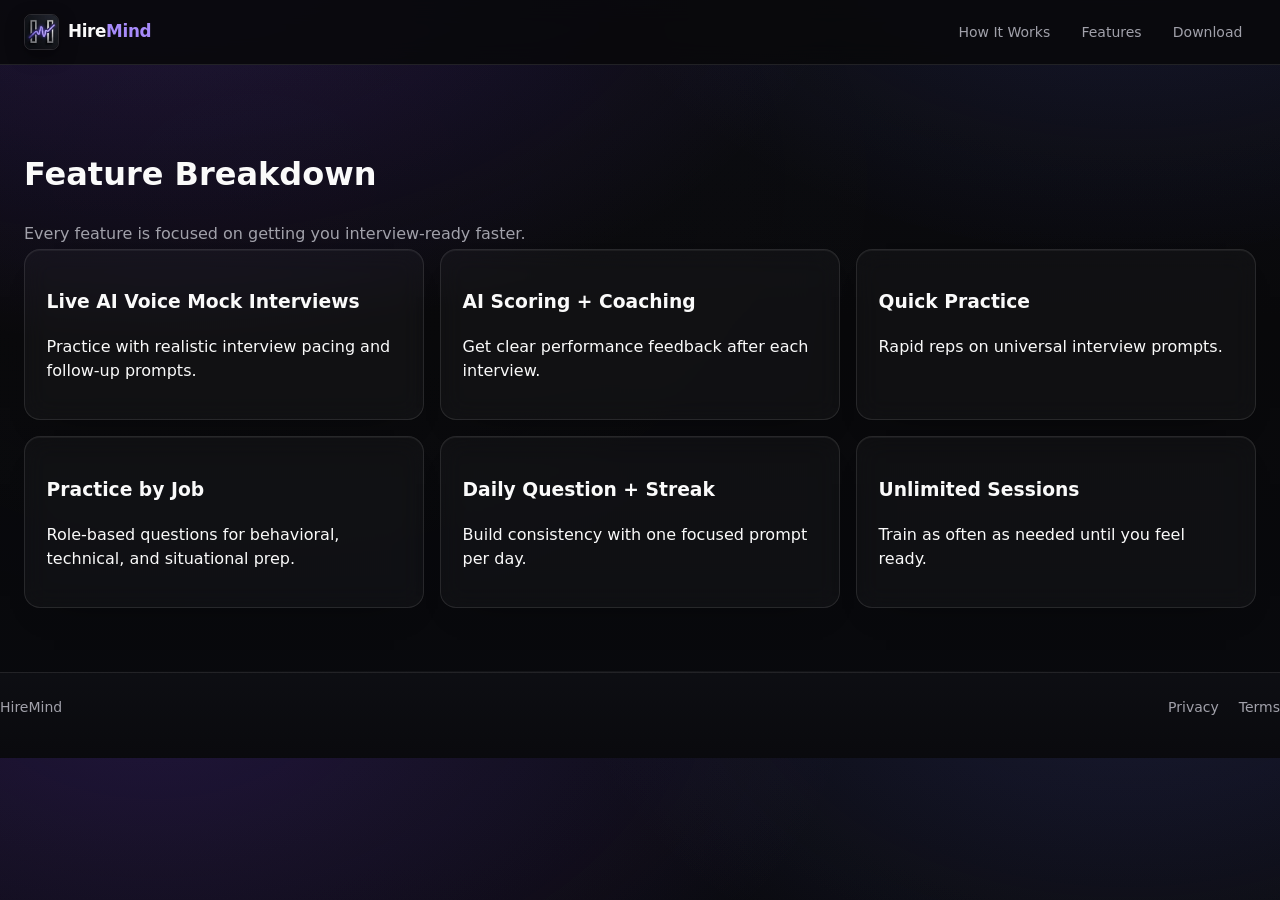
==== features.html @ 9195588e "Add files via upload" ====
<!doctype html><html lang="en"><head><meta charset="UTF-8" /><meta name="viewport" content="width=device-width,initial-scale=1" /><title>HireMind Features</title><meta name="description" content="Deep feature overview for HireMind interview prep." />
  <link rel="icon" type="image/png" href="public/favicon.png?v=3" />
  <link rel="shortcut icon" type="image/png" href="public/favicon.png?v=3" />
  <link rel="apple-touch-icon" href="public/apple-touch-icon.png?v=3" />
<link rel="stylesheet" href="styles.css" /></head><body><header class="nav"><div class="container nav-inner"><a class="logo" href="index.html"><img src="public/logo.png" alt="HireMind logo" class="logo-mark" /> <span>Hire<span class="logo-accent">Mind</span></span></a><nav class="nav-links"><a href="how-it-works.html">How It Works</a><a href="features.html">Features</a><a href="waitlist.html">Download</a></nav></div></header><main class="section"><div class="container"><h1>Feature Breakdown</h1><p class="sub">Every feature is focused on getting you interview-ready faster.</p><div class="grid-3"><article class="card"><h3>Live AI Voice Mock Interviews</h3><p>Practice with realistic interview pacing and follow-up prompts.</p></article><article class="card"><h3>AI Scoring + Coaching</h3><p>Get clear performance feedback after each interview.</p></article><article class="card"><h3>Quick Practice</h3><p>Rapid reps on universal interview prompts.</p></article><article class="card"><h3>Practice by Job</h3><p>Role-based questions for behavioral, technical, and situational prep.</p></article><article class="card"><h3>Daily Question + Streak</h3><p>Build consistency with one focused prompt per day.</p></article><article class="card"><h3>Unlimited Sessions</h3><p>Train as often as needed until you feel ready.</p></article></div></div></main><footer class="footer"><div class="container footer-inner"><div>HireMind</div><div class="footer-links"><a href="privacy.html">Privacy</a><a href="terms.html">Terms</a></div></div></footer></body></html>
---- styles.css ----
:root {
  /* Deep charcoal base (zinc-950 family) */
  --bg-page: #09090b;
  /* Subtle band for section separation — no border needed */
  --bg-band: #0c0c0e;
  --bg-elevated: #101116;
  --text: #fafafa;
  --muted: #a1a1aa;
  --border-subtle: rgba(255, 255, 255, 0.1);
  --border-focus: rgba(167, 139, 250, 0.55);
  --brand: #7c3aed;
  --brand-hover: #8b5cf6;
  --glow-purple: rgba(124, 58, 237, 0.22);
  --glow-indigo: rgba(99, 102, 241, 0.18);
}

* {
  box-sizing: border-box;
}

html,
body {
  margin: 0;
  padding: 0;
}

html {
  scroll-behavior: smooth;
}

body {
  font-family: ui-sans-serif, system-ui, -apple-system, "Segoe UI", Roboto, "Helvetica Neue", Arial, sans-serif;
  background:
    radial-gradient(1200px 700px at 12% -8%, rgba(124, 58, 237, 0.18), transparent 58%),
    radial-gradient(900px 600px at 88% -15%, rgba(99, 102, 241, 0.14), transparent 62%),
    linear-gradient(180deg, #0b0c12 0%, #09090b 42%, #08090d 100%);
  color: var(--text);
  line-height: 1.5;
  position: relative;
}

body::before {
  content: "";
  position: fixed;
  inset: 0;
  pointer-events: none;
  background:
    linear-gradient(rgba(255, 255, 255, 0.015), rgba(255, 255, 255, 0.015)),
    radial-gradient(ellipse at 20% 20%, rgba(255, 255, 255, 0.03), transparent 45%);
  mix-blend-mode: soft-light;
  z-index: -1;
}

a {
  color: inherit;
  text-decoration: none;
}

/* max-w-7xl mx-auto px-6 */
.container {
  width: 100%;
  max-width: 80rem;
  margin-left: auto;
  margin-right: auto;
  padding-left: 1.5rem;
  padding-right: 1.5rem;
}

.nav {
  position: sticky;
  top: 0;
  z-index: 20;
  backdrop-filter: blur(12px);
  background: rgba(9, 9, 11, 0.88);
  border-bottom: 1px solid var(--border-subtle);
}

.nav-inner {
  display: flex;
  align-items: center;
  justify-content: space-between;
  min-height: 64px;
}

.logo {
  font-size: 1.05rem;
  font-weight: 700;
  letter-spacing: -0.02em;
  color: var(--text);
  display: inline-flex;
  align-items: center;
  gap: 0.55rem;
}

.logo-mark {
  width: 2.2rem;
  height: 2.2rem;
  border-radius: 0.45rem;
  object-fit: cover;
  border: 1px solid rgba(255, 255, 255, 0.14);
  box-shadow: 0 6px 18px rgba(0, 0, 0, 0.35);
}

.logo-accent {
  color: #a78bfa;
}

.nav-links {
  display: flex;
  gap: 0.25rem;
  flex-wrap: wrap;
}

.nav-links a {
  padding: 0.5rem 0.85rem;
  font-size: 0.875rem;
  color: var(--muted);
  border-radius: 999px;
}

.nav-links a:hover {
  background: rgba(255, 255, 255, 0.06);
  color: var(--text);
}

/* Hero */
.hero {
  padding: 3.5rem 0 4rem;
  background:
    radial-gradient(900px 520px at 72% 4%, rgba(124, 58, 237, 0.16), transparent 62%),
    radial-gradient(700px 420px at 18% 0%, rgba(99, 102, 241, 0.12), transparent 66%);
  position: relative;
  overflow: hidden;
}

.hero-string {
  position: absolute;
  left: -4%;
  right: -4%;
  top: 58px;
  height: 240px;
  z-index: 0;
  pointer-events: none;
  opacity: 0.82;
  overflow: hidden;
}

.hero-string-viewport {
  position: absolute;
  inset: 0;
  overflow: hidden;
}

.hero-string-track {
  position: absolute;
  inset: 0;
  width: 100%;
  height: 100%;
  will-change: transform;
  transform: translate3d(0, 0, 0);
  animation: waveFlow 18s linear infinite;
}

.hero-string-svg {
  width: 100%;
  height: 100%;
}

.hero-string-svg-long {
  width: 300%;
}

.hero-string path {
  fill: none;
  stroke: #9b7bff;
  stroke-width: 12;
  stroke-linecap: butt;
  stroke-linejoin: round;
  filter: drop-shadow(0 0 14px rgba(139, 92, 246, 0.5));
  opacity: 0.92;
}

.hero-string-track-secondary {
  transform: translate3d(-6%, 8px, 0);
  animation-duration: 26s;
  opacity: 0.36;
}

.hero-string-track-primary .hero-string-svg-long {
  animation: waveFloat 7s ease-in-out infinite;
}

.hero-string-track-secondary .hero-string-svg-long {
  animation: waveFloatSecondary 8.5s ease-in-out infinite;
}

.hero-string-track-secondary path {
  stroke-width: 8;
  stroke: #8b5cf6;
  filter: drop-shadow(0 0 10px rgba(139, 92, 246, 0.35));
}

@keyframes waveFlow {
  from {
    transform: translate3d(0, 0, 0);
  }
  to {
    transform: translate3d(-33.3333%, 0, 0);
  }
}

.hero-string-viewport {
  mask-image: linear-gradient(to right, transparent 0, black 8%, black 92%, transparent 100%);
  -webkit-mask-image: linear-gradient(to right, transparent 0, black 8%, black 92%, transparent 100%);
  animation: waveBob 9s ease-in-out infinite;
}

@keyframes waveBob {
  0%, 100% {
    transform: translate3d(0, -6px, 0);
  }
  50% {
    transform: translate3d(0, 8px, 0);
  }
}

@keyframes waveFloat {
  0%, 100% {
    transform: translate3d(0, -8px, 0);
  }
  50% {
    transform: translate3d(0, 10px, 0);
  }
}

@keyframes waveFloatSecondary {
  0%, 100% {
    transform: translate3d(0, 10px, 0);
  }
  50% {
    transform: translate3d(0, -8px, 0);
  }
}

.hero-grid {
  display: grid;
  gap: 2.5rem;
  align-items: center;
  position: relative;
  z-index: 1;
}

/* Headline + subtext constrained to max-w-2xl */
.hero-copy {
  max-width: 42rem;
}

.badge {
  display: inline-block;
  font-size: 0.75rem;
  font-weight: 600;
  letter-spacing: 0.14em;
  text-transform: uppercase;
  padding: 0.35rem 0.65rem;
  border-radius: 999px;
  color: #d4d4d8;
  border: 1px solid var(--border-subtle);
  background: rgba(255, 255, 255, 0.05);
  backdrop-filter: blur(12px);
}

.hero h1 {
  margin: 0.75rem 0 0;
  font-size: clamp(2rem, 4.2vw, 3.25rem);
  line-height: 1.08;
  letter-spacing: -0.05em;
  font-weight: 900;
  background: linear-gradient(to bottom, #ffffff 0%, #ffffff 52%, #8b5cf6 100%);
  -webkit-background-clip: text;
  background-clip: text;
  color: transparent;
  filter: drop-shadow(0 2px 10px rgba(139, 92, 246, 0.2));
}

.hero-highlight {
  background: linear-gradient(to bottom, #f5f3ff 0%, #c4b5fd 45%, #8b5cf6 100%);
  -webkit-background-clip: text;
  background-clip: text;
  color: transparent;
}

.hero-highlight-dark {
  background: linear-gradient(to bottom, #a78bfa 0%, #7c3aed 45%, #5b21b6 100%);
  -webkit-background-clip: text;
  background-clip: text;
  color: transparent;
}

.lead {
  margin-top: 1rem;
  max-width: 42rem;
  background: linear-gradient(to bottom, #d4d4d8 0%, #a1a1aa 100%);
  -webkit-background-clip: text;
  background-clip: text;
  color: transparent;
  font-size: 1.0625rem;
  line-height: 1.8;
}

.cta-row {
  display: flex;
  gap: 0.75rem;
  flex-wrap: wrap;
  margin-top: 1.5rem;
}

.btn {
  border-radius: 999px;
  padding: 0.7rem 1.25rem;
  font-weight: 600;
  font-size: 0.9375rem;
  display: inline-flex;
  align-items: center;
  justify-content: center;
  transition: border-color 0.15s, background 0.15s, color 0.15s;
}

.btn-primary {
  border: 1px solid transparent;
  background: var(--brand);
  color: #fff;
  box-shadow: 0 0 20px rgba(139, 92, 246, 0.3);
}

.btn-primary:hover {
  background: var(--brand-hover);
}

/* Ghost / outline secondary */
.btn-outline {
  border: 1px solid var(--border-subtle);
  background: transparent;
  color: #e4e4e7;
}

.btn-outline:hover {
  border-color: rgba(255, 255, 255, 0.22);
  background: rgba(255, 255, 255, 0.06);
  color: #fff;
}

/* Alias for older pages */
.btn-ghost {
  border: 1px solid var(--border-subtle);
  background: transparent;
  color: #e4e4e7;
}

.btn-ghost:hover {
  border-color: rgba(255, 255, 255, 0.18);
  background: rgba(255, 255, 255, 0.04);
}

/* Radial glow behind mockup */
.hero-shot {
  position: relative;
  display: flex;
  justify-content: center;
  align-items: center;
  min-height: 380px;
}

.hero-shot::before {
  content: "";
  position: absolute;
  inset: -4% -10% -2%;
  background:
    radial-gradient(ellipse 68% 52% at 50% 42%, var(--glow-purple), transparent 70%),
    radial-gradient(ellipse 86% 66% at 55% 50%, var(--glow-indigo), transparent 74%);
  filter: blur(1px);
  opacity: 0.72;
  pointer-events: none;
  z-index: 0;
}

.hero-shot .phone-frame {
  position: relative;
  z-index: 1;
}

.phone-frame {
  position: relative;
  margin: 0 auto;
  width: min(100%, 280px);
  border-radius: 38px;
  padding: 12px;
  background: linear-gradient(165deg, #3f3f46, #18181b);
  border: 1px solid rgba(255, 255, 255, 0.12);
  box-shadow: 0 24px 60px rgba(0, 0, 0, 0.55), inset 0 1px 0 rgba(255, 255, 255, 0.08);
}

.phone-frame::before {
  content: "";
  position: absolute;
  left: 50%;
  top: 8px;
  transform: translateX(-50%);
  width: 35%;
  height: 22px;
  border-radius: 999px;
  background: #09090b;
  border: 1px solid rgba(255, 255, 255, 0.08);
  z-index: 2;
}

.phone-frame::after {
  content: "";
  position: absolute;
  left: -3px;
  top: 82px;
  width: 3px;
  height: 62px;
  border-radius: 4px;
  background: rgba(161, 161, 170, 0.4);
  box-shadow: 0 88px 0 rgba(161, 161, 170, 0.4);
}

.phone-frame img {
  display: block;
  width: 100%;
  border-radius: 28px;
}

.phone-frame-small {
  width: min(100%, 230px);
}

/* Hero phone: tighter proportions, cleaner premium finish */
.phone-frame-hero {
  width: min(100%, 290px);
  border-color: rgba(255, 255, 255, 0.16);
  box-shadow:
    0 20px 44px rgba(0, 0, 0, 0.52),
    0 0 0 1px rgba(255, 255, 255, 0.04) inset;
}

.phone-frame-hero::before {
  top: 9px;
  width: 37%;
  height: 21px;
}

.phone-frame-hero::after {
  top: 78px;
  height: 58px;
  box-shadow:
    0 82px 0 rgba(161, 161, 170, 0.35),
    246px 30px 0 rgba(161, 161, 170, 0.25);
}

/* Sections — alternating bands */
.section {
  padding: 4rem 0;
  position: relative;
}

section[id] {
  scroll-margin-top: 88px;
}

.section::after {
  content: "";
  position: absolute;
  left: 0;
  right: 0;
  bottom: 0;
  height: 1px;
  background: linear-gradient(90deg, transparent, rgba(255, 255, 255, 0.06), transparent);
  pointer-events: none;
}

/* Slightly lifted band (e.g. role row) */
.section--alt {
  background:
    linear-gradient(180deg, rgba(16, 17, 22, 0.92), rgba(12, 12, 14, 0.92));
}

.section--default {
  background: transparent;
}

/* "How it works" — #0c0c0e separation without section border */
.section-how {
  background:
    linear-gradient(180deg, rgba(17, 18, 24, 0.9), rgba(12, 12, 14, 0.9));
  position: relative;
  overflow: hidden;
}

.section-how::before {
  content: "";
  position: absolute;
  right: -12%;
  top: -35%;
  width: 420px;
  height: 420px;
  background: radial-gradient(circle, rgba(124, 58, 237, 0.12), transparent 68%);
  pointer-events: none;
}

.section-features {
  position: relative;
  overflow: hidden;
  background:
    linear-gradient(180deg, rgba(11, 12, 18, 0.88), rgba(9, 9, 11, 0.88));
}

.section-features::before {
  content: "";
  position: absolute;
  left: -10%;
  bottom: -35%;
  width: 520px;
  height: 520px;
  background: radial-gradient(circle, rgba(99, 102, 241, 0.1), transparent 70%);
  pointer-events: none;
}

.section-head {
  margin-bottom: 2rem;
}

.section-head--compact {
  margin-bottom: 1rem;
}

.section h2 {
  margin: 0;
  font-size: clamp(1.5rem, 2.8vw, 1.875rem);
  font-weight: 700;
  letter-spacing: -0.025em;
  line-height: 1.15;
  color: var(--text);
}

.page-title {
  margin: 0;
  font-size: clamp(1.75rem, 3vw, 2.25rem);
  font-weight: 700;
  letter-spacing: -0.025em;
  line-height: 1.15;
  color: var(--text);
}

.section p.sub {
  margin: 0.65rem 0 0;
  color: #a1a1aa;
  max-width: 36rem;
  font-size: 1rem;
  line-height: 1.8;
}

.card {
  background: rgba(255, 255, 255, 0.03);
  border: 1px solid var(--border-subtle);
  border-radius: 1rem;
  padding: 1.25rem 1.35rem;
  backdrop-filter: blur(12px);
  box-shadow:
    0 1px 0 rgba(255, 255, 255, 0.05) inset,
    0 18px 36px -30px rgba(0, 0, 0, 0.65);
  transition: border-color 0.2s ease, background 0.2s ease, transform 0.2s ease, box-shadow 0.2s ease;
}

.card-interactive:hover {
  border-color: rgba(139, 92, 246, 0.5);
  background: rgba(255, 255, 255, 0.05);
  transform: scale(1.02);
  box-shadow:
    0 1px 0 rgba(255, 255, 255, 0.08) inset,
    0 22px 40px -28px rgba(124, 58, 237, 0.45);
}

.card-icon {
  display: inline-flex;
  align-items: center;
  justify-content: center;
  width: 2rem;
  height: 2rem;
  border-radius: 0.6rem;
  background: rgba(124, 58, 237, 0.15);
  border: 1px solid rgba(255, 255, 255, 0.1);
  color: #a78bfa;
  margin-bottom: 0.8rem;
}

.card-icon svg {
  width: 1rem;
  height: 1rem;
}

.step h3,
.feature h3 {
  margin: 0;
  font-size: 1rem;
  font-weight: 600;
  letter-spacing: -0.02em;
  color: #ffffff;
}

.step p,
.feature p {
  margin: 0.5rem 0 0;
  color: #a1a1aa;
  font-size: 0.9375rem;
  line-height: 1.8;
}

.feature.card-interactive {
  display: grid;
  grid-template-columns: auto 1fr;
  column-gap: 0.55rem;
  align-items: center;
}

.feature.card-interactive .card-icon {
  width: 1.05rem;
  height: 1.05rem;
  margin: 0;
  border: 0;
  background: transparent;
  color: #8b5cf6;
}

.feature.card-interactive .card-icon svg {
  width: 1rem;
  height: 1rem;
}

.feature.card-interactive h3 {
  margin: 0;
}

.feature.card-interactive p {
  grid-column: 1 / -1;
  margin-top: 0.7rem;
}

.grid-3 {
  display: grid;
  gap: 1rem;
}

.grid-2 {
  display: grid;
  gap: 1.25rem;
  align-items: start;
}

/* Bento grid — 4 columns on desktop; first two span 2 */
.bento {
  display: grid;
  gap: 1rem;
  grid-template-columns: 1fr;
}

/* Heavier cards: same surface + slightly stronger lift */
.bento .feature--accent {
  background: rgba(255, 255, 255, 0.045);
  border-color: rgba(255, 255, 255, 0.12);
  box-shadow:
    0 1px 0 rgba(255, 255, 255, 0.05) inset,
    0 24px 48px -28px rgba(0, 0, 0, 0.65);
  min-height: 11.5rem;
}

.bento .bento-wide {
  padding: 1.35rem 1.5rem;
}

@media (min-width: 860px) {
  .bento .bento-wide {
    min-height: 7.5rem;
  }
}

.roles {
  display: grid;
  gap: 0.65rem;
  grid-template-columns: repeat(2, minmax(0, 1fr));
}

.roles div {
  padding: 0.55rem 0.75rem;
  border: 1px solid var(--border-subtle);
  border-radius: 0.5rem;
  background: rgba(255, 255, 255, 0.03);
  font-size: 0.875rem;
  color: #d4d4d8;
}

.shots {
  display: grid;
  gap: 1rem;
  justify-items: center;
}

.pricing-head {
  max-width: 42rem;
}

.pricing-grid {
  display: grid;
  gap: 1rem;
}

.pricing-card {
  padding: 1.4rem;
}

.pricing-card-free {
  background: transparent;
  border: 1px solid var(--border-subtle);
}

.pricing-card-pro {
  position: relative;
  background: rgba(255, 255, 255, 0.05);
  border: 1px solid rgba(139, 92, 246, 0.42);
  box-shadow:
    0 0 0 1px rgba(139, 92, 246, 0.15) inset,
    0 16px 40px -24px rgba(124, 58, 237, 0.65);
}

.pricing-tier-row {
  display: flex;
  align-items: center;
  justify-content: space-between;
  gap: 0.75rem;
}

.pricing-tier {
  margin: 0;
  font-size: 0.95rem;
  font-weight: 600;
  letter-spacing: -0.01em;
  color: #f4f4f5;
}

.pricing-badge {
  font-size: 0.75rem;
  font-weight: 600;
  padding: 0.25rem 0.6rem;
  border-radius: 999px;
  color: #e9d5ff;
  background: rgba(124, 58, 237, 0.25);
  border: 1px solid rgba(196, 181, 253, 0.35);
}

.pricing-value {
  margin: 0.7rem 0 0;
  display: flex;
  align-items: flex-end;
  gap: 0.35rem;
}

.pricing-amount {
  font-size: clamp(2rem, 5vw, 2.4rem);
  line-height: 1;
  letter-spacing: -0.03em;
  font-weight: 700;
  color: #fafafa;
}

.pricing-period {
  font-size: 0.9rem;
  color: rgba(255, 255, 255, 0.7);
  margin-bottom: 0.28rem;
}

.pricing-copy {
  margin: 0.8rem 0 0;
  color: rgba(255, 255, 255, 0.7);
  line-height: 1.7;
  font-size: 0.95rem;
}

.pricing-list {
  margin: 1rem 0 0;
  padding: 0;
  list-style: none;
  display: grid;
  gap: 0.7rem;
}

.pricing-list li {
  display: flex;
  align-items: flex-start;
  gap: 0.55rem;
  font-size: 0.93rem;
  line-height: 1.55;
  color: #e4e4e7;
}

.pricing-list svg {
  width: 1rem;
  height: 1rem;
  flex: 0 0 1rem;
  margin-top: 0.2rem;
  color: #a78bfa;
}

.pricing-btn {
  margin-top: 1.2rem;
  width: 100%;
}

/* CTA / form — centered, max-w-lg */
.section-cta {
  padding: 4.5rem 0;
  background:
    radial-gradient(680px 360px at 50% 0%, rgba(124, 58, 237, 0.1), transparent 70%),
    linear-gradient(180deg, rgba(15, 16, 22, 0.86), rgba(10, 10, 14, 0.9));
}

.cta-inner {
  max-width: 32rem;
  margin: 0 auto;
  text-align: center;
}

.cta-inner .section-head {
  text-align: center;
}

.cta-inner .section-head h2,
.cta-inner .section-head p.sub {
  margin-left: auto;
  margin-right: auto;
}

.cta-card {
  margin-top: 1.75rem;
  text-align: left;
  padding: 1.5rem;
  border-radius: 1rem;
  border: 1px solid var(--border-subtle);
  background: rgba(255, 255, 255, 0.03);
  box-shadow: 0 1px 0 rgba(255, 255, 255, 0.04) inset;
}

.form-grid {
  display: grid;
  gap: 1rem;
}

.form-field label {
  display: block;
  font-size: 0.8125rem;
  font-weight: 500;
  margin-bottom: 0.4rem;
  color: rgba(250, 250, 250, 0.55);
  letter-spacing: 0.01em;
}

.form-field input,
.form-field textarea {
  width: 100%;
  border-radius: 0.625rem;
  border: 1px solid var(--border-subtle);
  /* Darker than page (#09090b) */
  background: #030304;
  color: var(--text);
  padding: 0.7rem 0.85rem;
  font-size: 0.9375rem;
  transition: border-color 0.15s, box-shadow 0.15s;
}

.form-field input::placeholder,
.form-field textarea::placeholder {
  color: #71717a;
}

.form-field input:focus,
.form-field textarea:focus {
  outline: none;
  border-color: rgba(167, 139, 250, 0.45);
  box-shadow:
    0 0 0 1px rgba(167, 139, 250, 0.25),
    0 0 0 4px rgba(124, 58, 237, 0.15);
}

.form-field textarea {
  min-height: 88px;
  resize: vertical;
}

.form-field--full {
  grid-column: 1 / -1;
}

.cta-card .cta-row {
  margin-top: 1.25rem;
  justify-content: stretch;
}

.cta-card .cta-row:not(.cta-row--split) .btn-primary {
  width: 100%;
}

.cta-row--split {
  flex-wrap: wrap;
}

.cta-row--split .btn {
  flex: 1;
  min-width: 140px;
}

.help {
  font-size: 0.8125rem;
  color: var(--muted);
}

.help--spaced {
  margin-top: 1rem;
}

.status {
  min-height: 1.25rem;
  font-size: 0.875rem;
  margin-top: 0.75rem;
}

.status.ok {
  color: #34d399;
}

.status.err {
  color: #fb7185;
}

.footer {
  border-top: 1px solid var(--border-subtle);
  background:
    linear-gradient(180deg, rgba(14, 15, 20, 0.94), rgba(10, 10, 14, 0.98));
}

.footer-inner {
  padding: 1.5rem 0 2.5rem;
  color: var(--muted);
  font-size: 0.875rem;
  display: flex;
  gap: 1rem;
  flex-wrap: wrap;
  justify-content: space-between;
  align-items: center;
}

.footer-links {
  display: flex;
  gap: 1.25rem;
  flex-wrap: wrap;
}

.footer-links a:hover {
  color: #e4e4e7;
}

@media (min-width: 860px) {
  .hero-grid {
    grid-template-columns: 1fr 1fr;
    gap: 3rem;
  }

  .hero-string {
    top: 78px;
    height: 270px;
  }

  .hero-shot {
    min-height: 460px;
  }

  .grid-3 {
    grid-template-columns: repeat(3, minmax(0, 1fr));
  }

  .grid-2 {
    grid-template-columns: 1fr 1fr;
  }

  .shots {
    grid-template-columns: repeat(2, minmax(0, 1fr));
    justify-items: center;
  }

  .bento {
    grid-template-columns: repeat(4, minmax(0, 1fr));
  }

  .bento .bento-wide {
    grid-column: span 2;
  }

  .pricing-grid {
    grid-template-columns: repeat(2, minmax(0, 1fr));
  }

  .form-grid {
    grid-template-columns: repeat(2, minmax(0, 1fr));
  }
}
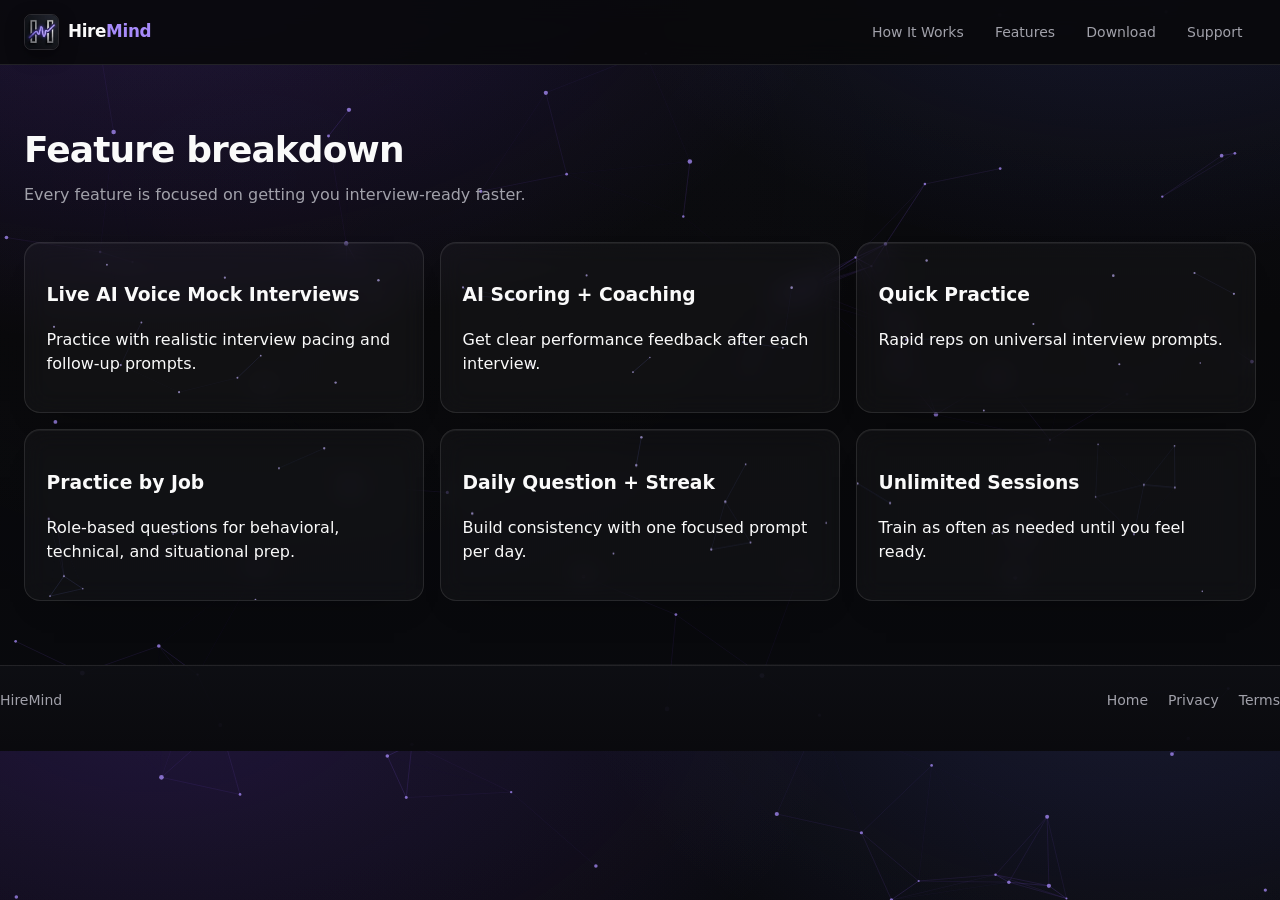
==== commit 8803d647: "Add files via upload" ====
--- a/features.html
+++ b/features.html
@@ -1,5 +1,129 @@
-<!doctype html><html lang="en"><head><meta charset="UTF-8" /><meta name="viewport" content="width=device-width,initial-scale=1" /><title>HireMind Features</title><meta name="description" content="Deep feature overview for HireMind interview prep." />
+<!doctype html>
+<html lang="en">
+<head>
+  <meta charset="UTF-8" />
+  <meta name="viewport" content="width=device-width,initial-scale=1,viewport-fit=cover" />
+  <title>HireMind Features — AI Mock Interview Practice Tools</title>
+  <meta name="description" content="Explore HireMind interview practice features: live AI voice mock interviews, scoring, coaching feedback, quick practice, role libraries, daily streaks, and unlimited sessions on iOS." />
+  <meta name="robots" content="index, follow, max-image-preview:large, max-snippet:-1, max-video-preview:-1" />
+  <meta name="theme-color" content="#09090b" />
+  <meta name="apple-mobile-web-app-title" content="HireMind" />
+  <meta name="apple-itunes-app" content="app-id=6764230579" />
+  <link rel="canonical" href="https://gethiremind.com/features.html" />
+  <meta property="og:type" content="website" />
+  <meta property="og:site_name" content="HireMind" />
+  <meta property="og:locale" content="en_US" />
+  <meta property="og:url" content="https://gethiremind.com/features.html" />
+  <meta property="og:title" content="HireMind Features — AI Mock Interview Practice Tools" />
+  <meta property="og:description" content="Explore HireMind interview practice features: live AI voice mock interviews, scoring, coaching feedback, quick practice, role libraries, daily streaks, and unlimited sessions on iOS." />
+  <meta property="og:image" content="https://gethiremind.com/public/og-image.png" />
+  <meta property="og:image:width" content="1200" />
+  <meta property="og:image:height" content="630" />
+  <meta property="og:image:alt" content="HireMind — AI mock interview practice app for iOS" />
+  <meta name="twitter:card" content="summary_large_image" />
+  <meta name="twitter:title" content="HireMind Features — AI Mock Interview Practice Tools" />
+  <meta name="twitter:description" content="Explore HireMind interview practice features: live AI voice mock interviews, scoring, coaching feedback, quick practice, role libraries, daily streaks, and unlimited sessions on iOS." />
+  <meta name="twitter:image" content="https://gethiremind.com/public/og-image.png" />
+  <meta name="twitter:image:alt" content="HireMind — AI mock interview practice app for iOS" />
   <link rel="icon" type="image/png" href="public/favicon.png?v=3" />
   <link rel="shortcut icon" type="image/png" href="public/favicon.png?v=3" />
   <link rel="apple-touch-icon" href="public/apple-touch-icon.png?v=3" />
-<link rel="stylesheet" href="styles.css" /></head><body><header class="nav"><div class="container nav-inner"><a class="logo" href="index.html"><img src="public/logo.png" alt="HireMind logo" class="logo-mark" /> <span>Hire<span class="logo-accent">Mind</span></span></a><nav class="nav-links"><a href="how-it-works.html">How It Works</a><a href="features.html">Features</a><a href="waitlist.html">Download</a></nav></div></header><main class="section"><div class="container"><h1>Feature Breakdown</h1><p class="sub">Every feature is focused on getting you interview-ready faster.</p><div class="grid-3"><article class="card"><h3>Live AI Voice Mock Interviews</h3><p>Practice with realistic interview pacing and follow-up prompts.</p></article><article class="card"><h3>AI Scoring + Coaching</h3><p>Get clear performance feedback after each interview.</p></article><article class="card"><h3>Quick Practice</h3><p>Rapid reps on universal interview prompts.</p></article><article class="card"><h3>Practice by Job</h3><p>Role-based questions for behavioral, technical, and situational prep.</p></article><article class="card"><h3>Daily Question + Streak</h3><p>Build consistency with one focused prompt per day.</p></article><article class="card"><h3>Unlimited Sessions</h3><p>Train as often as needed until you feel ready.</p></article></div></div></main><footer class="footer"><div class="container footer-inner"><div>HireMind</div><div class="footer-links"><a href="privacy.html">Privacy</a><a href="terms.html">Terms</a></div></div></footer></body></html>
+  <link rel="stylesheet" href="styles.css" />
+  <script type="application/ld+json">
+  {
+    "@context": "https://schema.org",
+    "@type": "WebPage",
+    "name": "HireMind Features",
+    "url": "https://gethiremind.com/features.html",
+    "description": "Feature overview for HireMind AI interview practice on iOS.",
+    "about": {
+      "@type": "SoftwareApplication",
+      "name": "HireMind",
+      "operatingSystem": "iOS",
+      "applicationCategory": "BusinessApplication",
+      "featureList": [
+        "Live AI Voice Mock Interviews",
+        "AI Scoring and Coaching",
+        "Quick Practice",
+        "Practice by Job",
+        "Daily Question and Streak",
+        "Unlimited Sessions"
+      ]
+    }
+  }
+  </script>
+</head>
+<body>
+  <header class="nav">
+    <div class="container nav-inner">
+      <a class="logo" href="index.html"><img src="public/logo.png" alt="HireMind logo — AI interview practice app" class="logo-mark" width="35" height="35" /> <span>Hire<span class="logo-accent">Mind</span></span></a>
+      <button class="nav-toggle" type="button" aria-expanded="false" aria-controls="primary-nav" aria-label="Open menu">
+        <span class="nav-toggle-bar" aria-hidden="true"></span>
+        <span class="nav-toggle-bar" aria-hidden="true"></span>
+        <span class="nav-toggle-bar" aria-hidden="true"></span>
+      </button>
+      <nav class="nav-links" id="primary-nav" aria-label="Primary">
+        <a href="how-it-works.html">How It Works</a>
+        <a href="features.html" aria-current="page">Features</a>
+        <a href="https://apps.apple.com/us/app/hiremind-ai-interview/id6764230579" target="_blank" rel="noopener noreferrer">Download</a>
+        <a href="support.html">Support</a>
+      </nav>
+    </div>
+  </header>
+
+  <main id="main-content" class="section section--default">
+    <div class="container">
+      <header class="section-head">
+        <h1 class="page-title">Feature breakdown</h1>
+        <p class="sub">Every feature is focused on getting you interview-ready faster.</p>
+      </header>
+
+      <section aria-labelledby="core-features-heading">
+        <h2 id="core-features-heading" class="sr-only">Core interview prep features</h2>
+        <div class="grid-3">
+          <article class="card">
+            <h3>Live AI Voice Mock Interviews</h3>
+            <p>Practice with realistic interview pacing and follow-up prompts.</p>
+          </article>
+          <article class="card">
+            <h3>AI Scoring + Coaching</h3>
+            <p>Get clear performance feedback after each interview.</p>
+          </article>
+          <article class="card">
+            <h3>Quick Practice</h3>
+            <p>Rapid reps on universal interview prompts.</p>
+          </article>
+          <article class="card">
+            <h3>Practice by Job</h3>
+            <p>Role-based questions for behavioral, technical, and situational prep.</p>
+          </article>
+          <article class="card">
+            <h3>Daily Question + Streak</h3>
+            <p>Build consistency with one focused prompt per day.</p>
+          </article>
+          <article class="card">
+            <h3>Unlimited Sessions</h3>
+            <p>Train as often as needed until you feel ready.</p>
+          </article>
+        </div>
+      </section>
+    </div>
+  </main>
+
+  <footer class="footer">
+    <div class="container footer-inner">
+      <p class="footer-brand">HireMind</p>
+      <nav class="footer-links" aria-label="Footer">
+        <a href="index.html">Home</a>
+        <a href="privacy.html">Privacy</a>
+        <a href="terms.html">Terms</a>
+      </nav>
+    </div>
+  </footer>
+
+  <script src="interactive-background.js"></script>
+  <script src="section-interactive-background.js"></script>
+  <script src="featured-section-background.js"></script>
+  <script src="app.js"></script>
+</body>
+</html>
--- a/styles.css
+++ b/styles.css
@@ -18,6 +18,18 @@
   box-sizing: border-box;
 }
 
+.sr-only {
+  position: absolute;
+  width: 1px;
+  height: 1px;
+  padding: 0;
+  margin: -1px;
+  overflow: hidden;
+  clip: rect(0, 0, 0, 0);
+  white-space: nowrap;
+  border: 0;
+}
+
 html,
 body {
   margin: 0;
@@ -26,6 +38,9 @@
 
 html {
   scroll-behavior: smooth;
+  overflow-x: clip;
+  -webkit-text-size-adjust: 100%;
+  text-size-adjust: 100%;
 }
 
 body {
@@ -37,6 +52,81 @@
   color: var(--text);
   line-height: 1.5;
   position: relative;
+  padding-left: env(safe-area-inset-left);
+  padding-right: env(safe-area-inset-right);
+}
+
+.interactive-background {
+  position: fixed;
+  inset: 0;
+  z-index: -10;
+  width: 100%;
+  height: 100%;
+  pointer-events: none;
+  display: block;
+}
+
+/* Scoped particle field inside opaque sections and cards */
+.section-bg-host {
+  isolation: isolate;
+}
+
+.section-bg-host > .section-interactive-background {
+  position: absolute;
+  inset: 0;
+  z-index: 0;
+  width: 100%;
+  height: 100%;
+  pointer-events: none;
+  display: block;
+  border-radius: inherit;
+}
+
+.section-bg-host > :not(.section-interactive-background) {
+  position: relative;
+  z-index: 1;
+}
+
+.hero.section-bg-host,
+.section-features.section-bg-host {
+  overflow: hidden;
+}
+
+.card.section-bg-host {
+  overflow: hidden;
+}
+
+/* Featured high-energy section backgrounds (How it works + Role coverage) */
+.featured-bg-host {
+  isolation: isolate;
+  overflow: hidden;
+}
+
+.featured-bg-host > .featured-section-background {
+  position: absolute;
+  inset: 0;
+  z-index: 0;
+  width: 100%;
+  height: 100%;
+  pointer-events: none;
+  display: block;
+}
+
+.featured-bg-host > .container {
+  position: relative;
+  z-index: 1;
+}
+
+.section-how.featured-bg-host {
+  background: #08080e;
+}
+
+.section-how.featured-bg-host::before {
+  display: none;
+}
+
+.section--alt.featured-bg-host {
+  background: #08080e;
 }
 
 body::before {
@@ -73,6 +163,7 @@
   backdrop-filter: blur(12px);
   background: rgba(9, 9, 11, 0.88);
   border-bottom: 1px solid var(--border-subtle);
+  padding-top: env(safe-area-inset-top);
 }
 
 .nav-inner {
@@ -123,128 +214,84 @@
   color: var(--text);
 }
 
+.nav-toggle {
+  display: none;
+  align-items: center;
+  justify-content: center;
+  width: 2.5rem;
+  height: 2.5rem;
+  padding: 0;
+  border: 1px solid var(--border-subtle);
+  border-radius: 0.5rem;
+  background: rgba(255, 255, 255, 0.04);
+  color: var(--text);
+  cursor: pointer;
+  flex-shrink: 0;
+}
+
+.nav-toggle:hover {
+  background: rgba(255, 255, 255, 0.08);
+}
+
+.nav-toggle-bar {
+  display: block;
+  width: 1.125rem;
+  height: 2px;
+  border-radius: 999px;
+  background: currentColor;
+  transition: transform 0.2s ease, opacity 0.2s ease;
+}
+
+.nav-toggle-bar + .nav-toggle-bar {
+  margin-top: 0.3rem;
+}
+
+.nav-open .nav-toggle-bar:nth-child(1) {
+  transform: translateY(0.5rem) rotate(45deg);
+}
+
+.nav-open .nav-toggle-bar:nth-child(2) {
+  opacity: 0;
+}
+
+.nav-open .nav-toggle-bar:nth-child(3) {
+  transform: translateY(-0.5rem) rotate(-45deg);
+}
+
 /* Hero */
 .hero {
-  padding: 3.5rem 0 4rem;
-  background:
-    radial-gradient(900px 520px at 72% 4%, rgba(124, 58, 237, 0.16), transparent 62%),
-    radial-gradient(700px 420px at 18% 0%, rgba(99, 102, 241, 0.12), transparent 66%);
-  position: relative;
-  overflow: hidden;
-}
-
-.hero-string {
-  position: absolute;
-  left: -4%;
-  right: -4%;
-  top: 58px;
-  height: 240px;
-  z-index: 0;
-  pointer-events: none;
-  opacity: 0.82;
-  overflow: hidden;
-}
-
-.hero-string-viewport {
-  position: absolute;
-  inset: 0;
-  overflow: hidden;
-}
-
-.hero-string-track {
+  padding: 2.5rem 0 2.75rem;
+  background: transparent;
+  position: relative;
+  overflow: visible;
+}
+
+.hero.rocket-launch-host > .rocket-launch-background,
+.hero.shooting-stars-host > .shooting-stars-background {
   position: absolute;
   inset: 0;
   width: 100%;
   height: 100%;
-  will-change: transform;
-  transform: translate3d(0, 0, 0);
-  animation: waveFlow 18s linear infinite;
-}
-
-.hero-string-svg {
-  width: 100%;
-  height: 100%;
-}
-
-.hero-string-svg-long {
-  width: 300%;
-}
-
-.hero-string path {
-  fill: none;
-  stroke: #9b7bff;
-  stroke-width: 12;
-  stroke-linecap: butt;
-  stroke-linejoin: round;
-  filter: drop-shadow(0 0 14px rgba(139, 92, 246, 0.5));
-  opacity: 0.92;
-}
-
-.hero-string-track-secondary {
-  transform: translate3d(-6%, 8px, 0);
-  animation-duration: 26s;
-  opacity: 0.36;
-}
-
-.hero-string-track-primary .hero-string-svg-long {
-  animation: waveFloat 7s ease-in-out infinite;
-}
-
-.hero-string-track-secondary .hero-string-svg-long {
-  animation: waveFloatSecondary 8.5s ease-in-out infinite;
-}
-
-.hero-string-track-secondary path {
-  stroke-width: 8;
-  stroke: #8b5cf6;
-  filter: drop-shadow(0 0 10px rgba(139, 92, 246, 0.35));
-}
-
-@keyframes waveFlow {
-  from {
-    transform: translate3d(0, 0, 0);
-  }
-  to {
-    transform: translate3d(-33.3333%, 0, 0);
-  }
-}
-
-.hero-string-viewport {
-  mask-image: linear-gradient(to right, transparent 0, black 8%, black 92%, transparent 100%);
-  -webkit-mask-image: linear-gradient(to right, transparent 0, black 8%, black 92%, transparent 100%);
-  animation: waveBob 9s ease-in-out infinite;
-}
-
-@keyframes waveBob {
-  0%, 100% {
-    transform: translate3d(0, -6px, 0);
-  }
-  50% {
-    transform: translate3d(0, 8px, 0);
-  }
-}
-
-@keyframes waveFloat {
-  0%, 100% {
-    transform: translate3d(0, -8px, 0);
-  }
-  50% {
-    transform: translate3d(0, 10px, 0);
-  }
-}
-
-@keyframes waveFloatSecondary {
-  0%, 100% {
-    transform: translate3d(0, 10px, 0);
-  }
-  50% {
-    transform: translate3d(0, -8px, 0);
-  }
+  pointer-events: none;
+  display: block;
+}
+
+.hero.rocket-launch-host > .rocket-launch-background {
+  z-index: 0;
+}
+
+.hero.rocket-launch-host > .shooting-stars-background {
+  z-index: 1;
+}
+
+.hero.rocket-launch-host > :not(.rocket-launch-background):not(.shooting-stars-background):not(.section-interactive-background) {
+  position: relative;
+  z-index: 2;
 }
 
 .hero-grid {
   display: grid;
-  gap: 2.5rem;
+  gap: 2rem;
   align-items: center;
   position: relative;
   z-index: 1;
@@ -270,11 +317,12 @@
 }
 
 .hero h1 {
-  margin: 0.75rem 0 0;
+  margin: 0.5rem 0 0;
   font-size: clamp(2rem, 4.2vw, 3.25rem);
   line-height: 1.08;
   letter-spacing: -0.05em;
   font-weight: 900;
+  text-wrap: balance;
   background: linear-gradient(to bottom, #ffffff 0%, #ffffff 52%, #8b5cf6 100%);
   -webkit-background-clip: text;
   background-clip: text;
@@ -297,7 +345,7 @@
 }
 
 .lead {
-  margin-top: 1rem;
+  margin-top: 0.75rem;
   max-width: 42rem;
   background: linear-gradient(to bottom, #d4d4d8 0%, #a1a1aa 100%);
   -webkit-background-clip: text;
@@ -311,7 +359,7 @@
   display: flex;
   gap: 0.75rem;
   flex-wrap: wrap;
-  margin-top: 1.5rem;
+  margin-top: 1.15rem;
 }
 
 .btn {
@@ -322,7 +370,9 @@
   display: inline-flex;
   align-items: center;
   justify-content: center;
+  min-height: 44px;
   transition: border-color 0.15s, background 0.15s, color 0.15s;
+  -webkit-tap-highlight-color: transparent;
 }
 
 .btn-primary {
@@ -367,25 +417,196 @@
   display: flex;
   justify-content: center;
   align-items: center;
-  min-height: 380px;
-}
-
-.hero-shot::before {
-  content: "";
+  min-height: 280px;
+  overflow: visible;
+  perspective: 1600px;
+}
+
+/* Hero: photorealistic 3D flagship device mockup */
+.device-mockup {
+  position: relative;
+  z-index: 1;
+  width: min(100%, 252px);
+  margin: 0 auto;
+  padding: 0.25rem 0 0.5rem;
+}
+
+.device-mockup__perspective {
+  perspective: 2400px;
+  perspective-origin: 56% 38%;
+}
+
+.device-mockup__rig {
+  position: relative;
+  transform-style: preserve-3d;
+  /* Pitch back + yaw left: right edge faces viewer, screen recedes left */
+  transform: rotateX(18deg) rotateY(-10deg) translate3d(0, 0, 0);
+  transform-origin: center center;
+  backface-visibility: hidden;
+  -webkit-backface-visibility: hidden;
+}
+
+.device-mockup__device {
+  position: relative;
+  transform-style: preserve-3d;
+}
+
+.device-mockup__chassis {
+  position: relative;
+  z-index: 2;
+  overflow: hidden;
+  border-radius: 44px;
+  padding: 8px;
+  background:
+    linear-gradient(
+      90deg,
+      #5a5a64 0%,
+      rgba(90, 90, 100, 0.35) 6%,
+      transparent 14%,
+      transparent 86%,
+      rgba(90, 90, 100, 0.35) 94%,
+      #5a5a64 100%
+    ),
+    linear-gradient(
+      168deg,
+      #a3a3ad 0%,
+      #70707a 5%,
+      #45454f 16%,
+      #2a2a32 38%,
+      #1e1e26 58%,
+      #282830 78%,
+      #4a4a54 94%,
+      #8e8e98 100%
+    );
+  box-shadow:
+    inset 0 1px 0 rgba(255, 255, 255, 0.22),
+    inset 0 -2px 6px rgba(0, 0, 0, 0.38);
+}
+
+.device-mockup__screen-well {
+  position: relative;
+  border-radius: 38px;
+  padding: 1px;
+  background: #101014;
+  box-shadow: inset 0 0 0 1px rgba(0, 0, 0, 0.65);
+}
+
+.device-mockup__display {
+  position: relative;
+  overflow: hidden;
+  border-radius: 37px;
+  aspect-ratio: 472 / 1024;
+  background: #0e0e12;
+  box-shadow:
+    inset 5px 0 14px rgba(255, 255, 255, 0.035),
+    inset -5px 0 14px rgba(255, 255, 255, 0.03);
+}
+
+.device-mockup__display img {
+  display: block;
+  width: 100%;
+  height: 100%;
+  object-fit: cover;
+  object-position: top center;
+  user-select: none;
+  -webkit-user-drag: none;
+  transform: translate3d(0, 0, 0);
+  backface-visibility: hidden;
+  -webkit-backface-visibility: hidden;
+}
+
+.device-mockup__island {
   position: absolute;
-  inset: -4% -10% -2%;
-  background:
-    radial-gradient(ellipse 68% 52% at 50% 42%, var(--glow-purple), transparent 70%),
-    radial-gradient(ellipse 86% 66% at 55% 50%, var(--glow-indigo), transparent 74%);
-  filter: blur(1px);
-  opacity: 0.72;
+  top: 3.2%;
+  left: 50%;
+  z-index: 4;
+  width: 31%;
+  max-width: 118px;
+  height: 3.4%;
+  min-height: 26px;
+  transform: translateX(-50%);
+  border-radius: 999px;
+  background: #000;
+  box-shadow: inset 0 -1px 2px rgba(0, 0, 0, 0.85);
   pointer-events: none;
-  z-index: 0;
-}
-
-.hero-shot .phone-frame {
-  position: relative;
-  z-index: 1;
+}
+
+/* Upright variant (role coverage, etc.) — same frame, no 3D tilt */
+.device-mockup--straight .device-mockup__perspective {
+  perspective: none;
+}
+
+.device-mockup--straight .device-mockup__rig {
+  transform: none;
+  transform-style: flat;
+  backface-visibility: visible;
+  -webkit-backface-visibility: visible;
+}
+
+.device-mockup--straight .device-mockup__device {
+  transform-style: flat;
+}
+
+.shots {
+  display: grid;
+  grid-template-columns: repeat(2, minmax(0, 1fr));
+  column-gap: clamp(0.85rem, 2.5vw, 1.75rem);
+  row-gap: 1rem;
+  justify-items: center;
+  align-items: end;
+  width: 100%;
+  max-width: 540px;
+  margin-inline: auto;
+}
+
+.shots__device {
+  margin: 0;
+  width: 100%;
+  max-width: 248px;
+  display: flex;
+  justify-content: center;
+  align-items: flex-end;
+}
+
+.shots .device-mockup {
+  width: 100%;
+  max-width: 248px;
+  padding: 0;
+  margin: 0;
+}
+
+.shots .device-mockup__perspective,
+.shots .device-mockup__rig,
+.shots .device-mockup__device {
+  width: 100%;
+}
+
+.shots .device-mockup__chassis {
+  border-radius: 40px;
+  padding: 8px;
+}
+
+.shots .device-mockup__screen-well {
+  border-radius: 34px;
+}
+
+.shots .device-mockup__display {
+  border-radius: 33px;
+}
+
+.shots .device-mockup__island {
+  min-height: 22px;
+  max-width: 100px;
+}
+
+@media (prefers-reduced-motion: reduce) {
+  .device-mockup__rig {
+    transform: rotateX(10deg) rotateY(-6deg);
+  }
+
+  .device-mockup--straight .device-mockup__rig {
+    transform: none;
+  }
 }
 
 .phone-frame {
@@ -435,29 +656,6 @@
   width: min(100%, 230px);
 }
 
-/* Hero phone: tighter proportions, cleaner premium finish */
-.phone-frame-hero {
-  width: min(100%, 290px);
-  border-color: rgba(255, 255, 255, 0.16);
-  box-shadow:
-    0 20px 44px rgba(0, 0, 0, 0.52),
-    0 0 0 1px rgba(255, 255, 255, 0.04) inset;
-}
-
-.phone-frame-hero::before {
-  top: 9px;
-  width: 37%;
-  height: 21px;
-}
-
-.phone-frame-hero::after {
-  top: 78px;
-  height: 58px;
-  box-shadow:
-    0 82px 0 rgba(161, 161, 170, 0.35),
-    246px 30px 0 rgba(161, 161, 170, 0.25);
-}
-
 /* Sections — alternating bands */
 .section {
   padding: 4rem 0;
@@ -688,9 +886,12 @@
   display: grid;
   gap: 0.65rem;
   grid-template-columns: repeat(2, minmax(0, 1fr));
-}
-
-.roles div {
+  list-style: none;
+  margin: 0;
+  padding: 0;
+}
+
+.roles li {
   padding: 0.55rem 0.75rem;
   border: 1px solid var(--border-subtle);
   border-radius: 0.5rem;
@@ -699,14 +900,69 @@
   color: #d4d4d8;
 }
 
-.shots {
-  display: grid;
-  gap: 1rem;
-  justify-items: center;
+.legal-content h2 {
+  margin-top: 1.6rem;
+}
+
+.legal-content h3 {
+  margin-top: 1rem;
 }
 
 .pricing-head {
   max-width: 42rem;
+}
+
+.faq-list {
+  display: grid;
+  gap: 0.75rem;
+  max-width: 48rem;
+}
+
+.faq-item {
+  padding: 0;
+  overflow: hidden;
+}
+
+.faq-item summary {
+  list-style: none;
+  cursor: pointer;
+  padding: 1.1rem 1.35rem;
+  font-weight: 600;
+  font-size: 1rem;
+  letter-spacing: -0.02em;
+  color: #fff;
+  position: relative;
+  padding-right: 2.5rem;
+}
+
+.faq-item summary::-webkit-details-marker {
+  display: none;
+}
+
+.faq-item summary::after {
+  content: "+";
+  position: absolute;
+  right: 1.25rem;
+  top: 50%;
+  transform: translateY(-50%);
+  font-size: 1.25rem;
+  font-weight: 400;
+  color: #a78bfa;
+  line-height: 1;
+}
+
+.faq-item[open] summary::after {
+  content: "−";
+}
+
+.faq-item p {
+  margin: 0;
+  padding: 0 1.35rem 1.15rem;
+  color: #a1a1aa;
+  font-size: 0.9375rem;
+  line-height: 1.75;
+  border-top: 1px solid var(--border-subtle);
+  padding-top: 0.85rem;
 }
 
 .pricing-grid {
@@ -947,7 +1203,7 @@
 }
 
 .footer-inner {
-  padding: 1.5rem 0 2.5rem;
+  padding: 1.5rem 0 calc(2.5rem + env(safe-area-inset-bottom));
   color: var(--muted);
   font-size: 0.875rem;
   display: flex;
@@ -957,6 +1213,10 @@
   align-items: center;
 }
 
+.footer-brand {
+  margin: 0;
+}
+
 .footer-links {
   display: flex;
   gap: 1.25rem;
@@ -970,16 +1230,15 @@
 @media (min-width: 860px) {
   .hero-grid {
     grid-template-columns: 1fr 1fr;
-    gap: 3rem;
-  }
-
-  .hero-string {
-    top: 78px;
-    height: 270px;
+    gap: 2.25rem;
   }
 
   .hero-shot {
-    min-height: 460px;
+    min-height: 320px;
+  }
+
+  .device-mockup {
+    width: min(100%, 272px);
   }
 
   .grid-3 {
@@ -988,11 +1247,25 @@
 
   .grid-2 {
     grid-template-columns: 1fr 1fr;
+    align-items: center;
+  }
+
+  .section--alt .grid-2 > .shots {
+    justify-self: center;
+    max-width: 560px;
   }
 
   .shots {
-    grid-template-columns: repeat(2, minmax(0, 1fr));
-    justify-items: center;
+    column-gap: 2rem;
+    max-width: 560px;
+  }
+
+  .shots__device {
+    max-width: 252px;
+  }
+
+  .shots .device-mockup {
+    max-width: 252px;
   }
 
   .bento {
@@ -1011,3 +1284,194 @@
     grid-template-columns: repeat(2, minmax(0, 1fr));
   }
 }
+
+@media (max-width: 859px) {
+  .container {
+    padding-left: max(1rem, env(safe-area-inset-left));
+    padding-right: max(1rem, env(safe-area-inset-right));
+  }
+
+  .nav-toggle {
+    display: inline-flex;
+    flex-direction: column;
+  }
+
+  .nav-inner {
+    flex-wrap: wrap;
+    gap: 0.5rem 0.75rem;
+    min-height: 56px;
+  }
+
+  .nav-links {
+    display: none;
+    flex-direction: column;
+    align-items: stretch;
+    width: 100%;
+    order: 3;
+    gap: 0.15rem;
+    padding: 0.35rem 0 0.5rem;
+    border-top: 1px solid var(--border-subtle);
+  }
+
+  .nav-open .nav-links {
+    display: flex;
+  }
+
+  .nav-links a {
+    padding: 0.75rem;
+    border-radius: 0.5rem;
+    font-size: 0.9375rem;
+    min-height: 44px;
+    display: flex;
+    align-items: center;
+  }
+
+  .hero.section-bg-host,
+  .hero.rocket-launch-host {
+    overflow: hidden;
+  }
+
+  .hero {
+    padding: 1.75rem 0 2rem;
+  }
+
+  .hero h1 {
+    font-size: clamp(1.65rem, 7.5vw, 2.25rem);
+  }
+
+  .lead {
+    font-size: 1rem;
+    line-height: 1.65;
+  }
+
+  .hero-shot {
+    min-height: 0;
+    padding-top: 0.15rem;
+    overflow: visible;
+  }
+
+  .device-mockup {
+    width: min(78vw, 228px);
+    padding: 0.15rem 0 0.5rem;
+  }
+
+  .device-mockup__perspective {
+    perspective: 2000px;
+    perspective-origin: 50% 40%;
+  }
+
+  .device-mockup__rig {
+    transform: rotateX(16deg) rotateY(-8deg);
+  }
+
+  .device-mockup__perspective {
+    perspective-origin: 54% 40%;
+  }
+
+  .device-mockup__chassis {
+    border-radius: 40px;
+    padding: 7px;
+  }
+
+  .device-mockup__screen-well {
+    border-radius: 34px;
+  }
+
+  .device-mockup__display {
+    border-radius: 33px;
+  }
+
+  .phone-frame::after {
+    display: none;
+  }
+
+  .cta-row {
+    flex-direction: column;
+  }
+
+  .cta-row .btn {
+    flex: 1 1 100%;
+    width: 100%;
+  }
+
+  .section {
+    padding: 2.75rem 0;
+  }
+
+  section[id] {
+    scroll-margin-top: calc(72px + env(safe-area-inset-top));
+  }
+
+  .section-cta {
+    padding: 3rem 0;
+  }
+
+  .section h2 {
+    text-wrap: balance;
+  }
+
+  .bento .feature--accent {
+    min-height: 0;
+  }
+
+  .section--alt .grid-2 {
+    gap: 1.75rem;
+  }
+
+  .shots {
+    grid-template-columns: 1fr;
+    max-width: min(100%, 248px);
+    row-gap: 1.25rem;
+  }
+
+  .faq-item summary {
+    font-size: 0.9375rem;
+    padding: 1rem 2.35rem 1rem 1.1rem;
+  }
+
+  .faq-item p {
+    padding: 0.85rem 1.1rem 1rem;
+    font-size: 0.9rem;
+  }
+
+  .roles {
+    grid-template-columns: 1fr;
+  }
+
+  .pricing-tier-row {
+    flex-wrap: wrap;
+    align-items: flex-start;
+  }
+
+  .footer-inner {
+    flex-direction: column;
+    align-items: flex-start;
+    gap: 1.25rem;
+    padding-bottom: calc(2rem + env(safe-area-inset-bottom));
+  }
+
+  .footer-links {
+    gap: 0.85rem 1.1rem;
+  }
+
+  .footer-links a {
+    min-height: 44px;
+    display: inline-flex;
+    align-items: center;
+  }
+
+  .card-interactive:hover {
+    transform: none;
+  }
+}
+
+@media (max-width: 380px) {
+  .logo span {
+    font-size: 0.95rem;
+  }
+
+  .logo-mark {
+    width: 1.9rem;
+    height: 1.9rem;
+  }
+}
